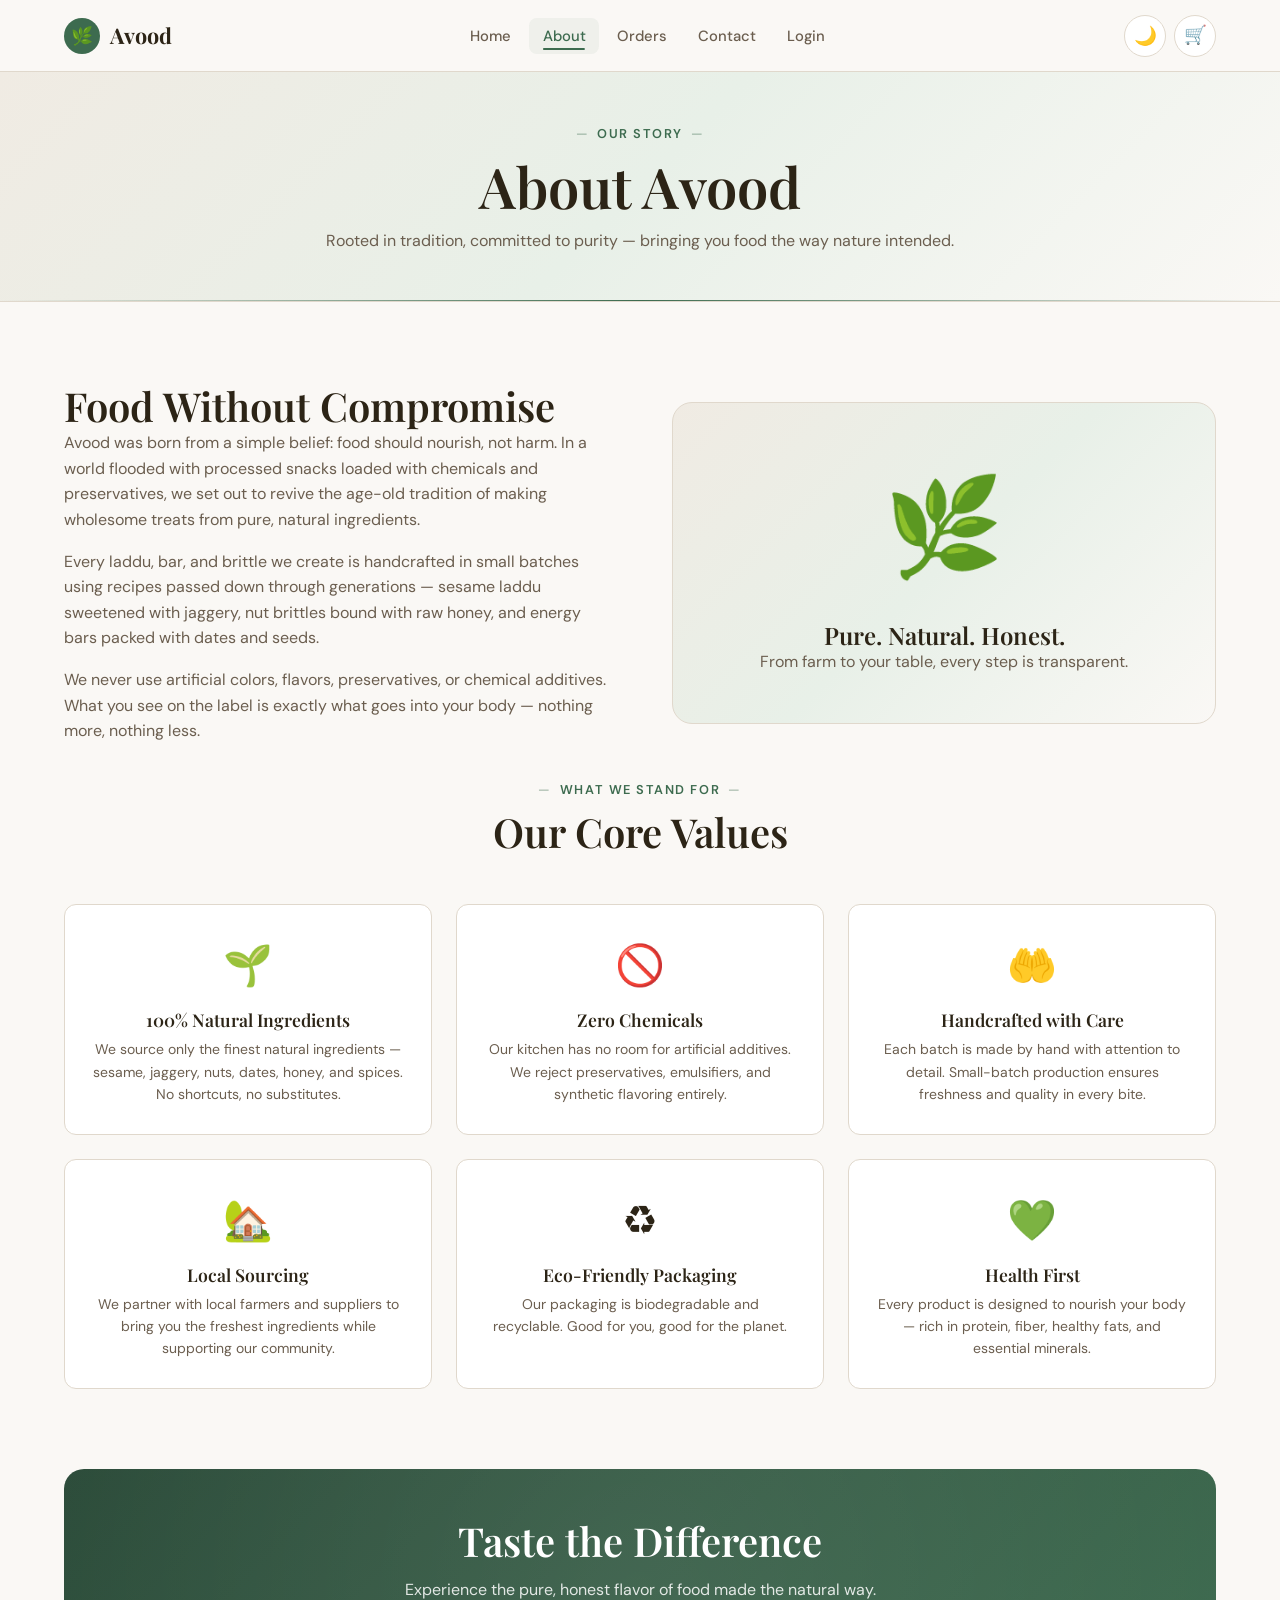
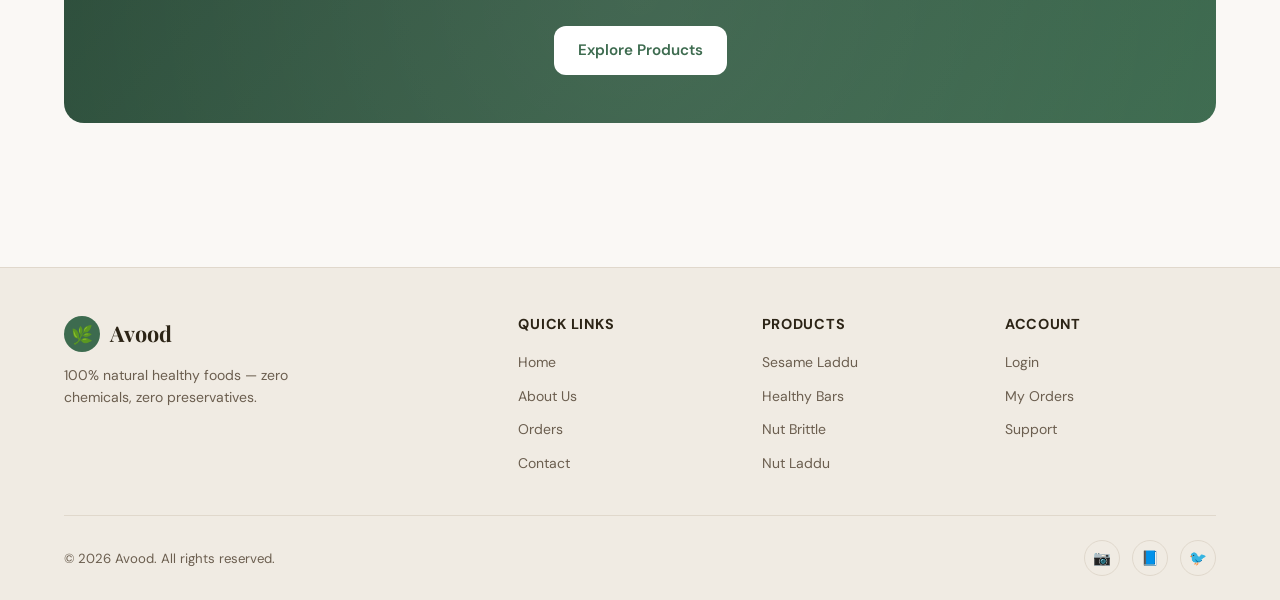
==== about.html @ fbc6ceb8 "Initial commit: Healthy Foods web application" ====
<!DOCTYPE html>
<html lang="en">
<head>
  <meta charset="UTF-8">
  <meta name="viewport" content="width=device-width, initial-scale=1.0">
  <meta name="description" content="Learn about Avood – our mission to deliver 100% natural, chemical-free healthy foods.">
  <title>About Us – Avood</title>
  <link rel="preconnect" href="https://fonts.googleapis.com">
  <link rel="preconnect" href="https://fonts.gstatic.com" crossorigin>
  <link href="https://fonts.googleapis.com/css2?family=DM+Sans:ital,opsz,wght@0,9..40,400;0,9..40,500;0,9..40,600;0,9..40,700;1,9..40,400&family=Playfair+Display:wght@600;700&display=swap" rel="stylesheet">
  <link rel="stylesheet" href="css/style.css">
  <link rel="stylesheet" href="css/effects.css">
  <script src="js/theme.js"></script>
</head>
<body>

  <nav class="navbar" role="navigation" aria-label="Main navigation">
    <div class="navbar-inner">
      <a href="index.html" class="navbar-brand">
        <span class="brand-icon">🌿</span>
        Avood
      </a>
      <ul class="navbar-nav">
        <li><a href="index.html" class="nav-link">Home</a></li>
        <li><a href="about.html" class="nav-link">About</a></li>
        <li><a href="orders.html" class="nav-link">Orders</a></li>
        <li><a href="contact.html" class="nav-link">Contact</a></li>
        <li><a href="login.html" class="nav-link">Login</a></li>
      </ul>
      <div class="navbar-actions">
        <button class="theme-toggle" aria-label="Toggle theme">🌙</button>
        <a href="cart.html" class="cart-btn" id="cart-nav-btn" aria-label="View cart">
          🛒
          <span class="cart-badge" id="cart-badge">0</span>
        </a>
        <button class="mobile-menu-btn" aria-label="Open menu" aria-expanded="false">☰</button>
      </div>
    </div>
  </nav>

  <div class="page-header">
    <div class="container">
      <span class="section-label">Our Story</span>
      <h1>About Avood</h1>
      <p>Rooted in tradition, committed to purity — bringing you food the way nature intended.</p>
    </div>
  </div>

  <section class="section">
    <div class="container about-grid">
      <div>
        <h2>Food Without Compromise</h2>
        <p style="margin-bottom: 1rem;">Avood was born from a simple belief: food should nourish, not harm. In a world flooded with processed snacks loaded with chemicals and preservatives, we set out to revive the age-old tradition of making wholesome treats from pure, natural ingredients.</p>
        <p style="margin-bottom: 1rem;">Every laddu, bar, and brittle we create is handcrafted in small batches using recipes passed down through generations — sesame laddu sweetened with jaggery, nut brittles bound with raw honey, and energy bars packed with dates and seeds.</p>
        <p>We never use artificial colors, flavors, preservatives, or chemical additives. What you see on the label is exactly what goes into your body — nothing more, nothing less.</p>
      </div>
      <div class="about-image-block">
        <div class="about-big-icon">🌿</div>
        <h3>Pure. Natural. Honest.</h3>
        <p>From farm to your table, every step is transparent.</p>
      </div>
    </div>

    <div class="container">
      <div class="section-header" style="margin-top: 2rem;">
        <span class="section-label">What We Stand For</span>
        <h2>Our Core Values</h2>
      </div>
      <div class="values-grid">
        <div class="value-card">
          <div class="value-icon">🌱</div>
          <h3>100% Natural Ingredients</h3>
          <p>We source only the finest natural ingredients — sesame, jaggery, nuts, dates, honey, and spices. No shortcuts, no substitutes.</p>
        </div>
        <div class="value-card">
          <div class="value-icon">🚫</div>
          <h3>Zero Chemicals</h3>
          <p>Our kitchen has no room for artificial additives. We reject preservatives, emulsifiers, and synthetic flavoring entirely.</p>
        </div>
        <div class="value-card">
          <div class="value-icon">🤲</div>
          <h3>Handcrafted with Care</h3>
          <p>Each batch is made by hand with attention to detail. Small-batch production ensures freshness and quality in every bite.</p>
        </div>
        <div class="value-card">
          <div class="value-icon">🏡</div>
          <h3>Local Sourcing</h3>
          <p>We partner with local farmers and suppliers to bring you the freshest ingredients while supporting our community.</p>
        </div>
        <div class="value-card">
          <div class="value-icon">♻️</div>
          <h3>Eco-Friendly Packaging</h3>
          <p>Our packaging is biodegradable and recyclable. Good for you, good for the planet.</p>
        </div>
        <div class="value-card">
          <div class="value-icon">💚</div>
          <h3>Health First</h3>
          <p>Every product is designed to nourish your body — rich in protein, fiber, healthy fats, and essential minerals.</p>
        </div>
      </div>
    </div>
  </section>

  <section class="section" style="padding-top: 0;">
    <div class="cta-banner">
      <h2>Taste the Difference</h2>
      <p>Experience the pure, honest flavor of food made the natural way.</p>
      <a href="index.html#products" class="btn">Explore Products</a>
    </div>
  </section>

  <footer class="footer">
    <div class="container">
      <div class="footer-grid">
        <div class="footer-brand">
          <a href="index.html" class="navbar-brand">
            <span class="brand-icon">🌿</span>
            Avood
          </a>
          <p>100% natural healthy foods — zero chemicals, zero preservatives.</p>
        </div>
        <div class="footer-col">
          <h4>Quick Links</h4>
          <ul>
            <li><a href="index.html">Home</a></li>
            <li><a href="about.html">About Us</a></li>
            <li><a href="orders.html">Orders</a></li>
            <li><a href="contact.html">Contact</a></li>
          </ul>
        </div>
        <div class="footer-col">
          <h4>Products</h4>
          <ul>
            <li><a href="index.html#products">Sesame Laddu</a></li>
            <li><a href="index.html#products">Healthy Bars</a></li>
            <li><a href="index.html#products">Nut Brittle</a></li>
            <li><a href="index.html#products">Nut Laddu</a></li>
          </ul>
        </div>
        <div class="footer-col">
          <h4>Account</h4>
          <ul>
            <li><a href="login.html">Login</a></li>
            <li><a href="orders.html">My Orders</a></li>
            <li><a href="contact.html">Support</a></li>
          </ul>
        </div>
      </div>
      <div class="footer-bottom">
        <p>&copy; 2026 Avood. All rights reserved.</p>
        <div class="footer-social">
          <a href="#" aria-label="Instagram">📷</a>
          <a href="#" aria-label="Facebook">📘</a>
          <a href="#" aria-label="Twitter">🐦</a>
        </div>
      </div>
    </div>
  </footer>

  <script src="js/main.js"></script>
  <script src="js/effects.js"></script>
</body>
</html>
---- css/style.css ----
/* ===== CSS Variables – Light & Dark Themes ===== */
:root {
  --color-bg: #faf8f5;
  --color-bg-alt: #f0ebe3;
  --color-surface: #ffffff;
  --color-text: #2c2416;
  --color-text-muted: #6b5e4f;
  --color-primary: #3d6b4f;
  --color-primary-light: #5a9a72;
  --color-primary-dark: #2a4a38;
  --color-accent: #c8956c;
  --color-accent-light: #e8b896;
  --color-border: #e0d8cc;
  --color-shadow: rgba(44, 36, 22, 0.08);
  --color-overlay: rgba(44, 36, 22, 0.5);
  --color-success: #4a8c6a;
  --color-error: #c45c4a;
  --navbar-bg: rgba(250, 248, 245, 0.92);
  --hero-gradient: linear-gradient(135deg, #f0ebe3 0%, #e8f0e8 50%, #faf8f5 100%);
  --card-hover: rgba(61, 107, 79, 0.06);
  --input-bg: #ffffff;
  --font-display: 'Playfair Display', Georgia, serif;
  --font-body: 'DM Sans', system-ui, sans-serif;
  --navbar-height: 72px;
  --radius: 12px;
  --radius-lg: 20px;
  --transition: 0.3s cubic-bezier(0.4, 0, 0.2, 1);
}

[data-theme="dark"] {
  --color-bg: #050c1a;
  --color-bg-alt: #0a1628;
  --color-surface: #0d1e35;
  --color-text: #e8ecf4;
  --color-text-muted: #8fa0be;
  --color-primary: #6db88a;
  --color-primary-light: #8fd4a8;
  --color-primary-dark: #4a8c6a;
  --color-accent: #d4a574;
  --color-accent-light: #e8c49a;
  --color-border: #1a2d4a;
  --color-shadow: rgba(0, 0, 20, 0.5);
  --color-overlay: rgba(5, 12, 26, 0.75);
  --color-success: #6db88a;
  --color-error: #e07a6a;
  --navbar-bg: rgba(5, 12, 26, 0.88);
  --hero-gradient: linear-gradient(160deg, #0a1628 0%, #0d1e35 50%, #050c1a 100%);
  --card-hover: rgba(109, 184, 138, 0.08);
  --input-bg: #0a1628;
}

/* ===== Night Sky Canvas ===== */
#night-sky-canvas {
  position: fixed;
  top: 0;
  left: 0;
  width: 100%;
  height: 100%;
  pointer-events: none;
  z-index: 0;
  opacity: 0;
  transition: opacity 1.2s ease;
}

[data-theme="dark"] #night-sky-canvas {
  opacity: 1;
}

/* ===== Reset & Base ===== */
*,
*::before,
*::after {
  box-sizing: border-box;
  margin: 0;
  padding: 0;
}

html {
  scroll-behavior: smooth;
}

body {
  font-family: var(--font-body);
  background-color: var(--color-bg);
  color: var(--color-text);
  line-height: 1.6;
  transition: background-color var(--transition), color var(--transition);
  min-height: 100vh;
  padding-top: var(--navbar-height);
}

img {
  max-width: 100%;
  display: block;
}

a {
  color: var(--color-primary);
  text-decoration: none;
  transition: color var(--transition);
}

a:hover {
  color: var(--color-primary-light);
}

ul {
  list-style: none;
}

/* ===== Typography ===== */
h1, h2, h3, h4 {
  font-family: var(--font-display);
  line-height: 1.2;
  font-weight: 600;
}

h1 { font-size: clamp(2.2rem, 5vw, 3.5rem); }
h2 { font-size: clamp(1.8rem, 3.5vw, 2.5rem); }
h3 { font-size: clamp(1.2rem, 2vw, 1.5rem); }

p {
  color: var(--color-text-muted);
}

/* ===== Fixed Navbar ===== */
.navbar {
  position: fixed;
  top: 0;
  left: 0;
  right: 0;
  height: var(--navbar-height);
  background: var(--navbar-bg);
  backdrop-filter: blur(12px);
  -webkit-backdrop-filter: blur(12px);
  border-bottom: 1px solid var(--color-border);
  z-index: 1000;
  transition: background var(--transition), border-color var(--transition);
}

.navbar-inner {
  max-width: 1200px;
  margin: 0 auto;
  padding: 0 1.5rem;
  height: 100%;
  display: flex;
  align-items: center;
  justify-content: space-between;
  gap: 1rem;
}

.navbar-brand {
  display: flex;
  align-items: center;
  gap: 0.6rem;
  font-family: var(--font-display);
  font-size: 1.35rem;
  font-weight: 700;
  color: var(--color-text);
  white-space: nowrap;
}

.navbar-brand:hover {
  color: var(--color-primary);
}

.brand-icon {
  width: 36px;
  height: 36px;
  background: var(--color-primary);
  border-radius: 50%;
  display: flex;
  align-items: center;
  justify-content: center;
  font-size: 1.1rem;
  flex-shrink: 0;
  transition: transform 0.4s cubic-bezier(0.4, 0, 0.2, 1);
}

.navbar-brand:hover .brand-icon {
  transform: rotate(-12deg) scale(1.1);
}

.navbar-nav {
  display: flex;
  align-items: center;
  gap: 0.25rem;
}

.nav-link {
  padding: 0.5rem 0.85rem;
  border-radius: 8px;
  color: var(--color-text-muted);
  font-size: 0.925rem;
  font-weight: 500;
  transition: all var(--transition);
}

.nav-link:hover,
.nav-link.active {
  color: var(--color-primary);
  background: var(--card-hover);
}

.navbar-actions {
  display: flex;
  align-items: center;
  gap: 0.5rem;
}

.theme-toggle {
  width: 42px;
  height: 42px;
  border: 1px solid var(--color-border);
  border-radius: 50%;
  background: var(--color-surface);
  cursor: pointer;
  display: flex;
  align-items: center;
  justify-content: center;
  font-size: 1.15rem;
  transition: all var(--transition);
  color: var(--color-text);
}

.theme-toggle:hover {
  border-color: var(--color-primary);
  background: var(--card-hover);
}

/* ===== Cart Button ===== */
.cart-btn {
  position: relative;
  width: 42px;
  height: 42px;
  border: 1px solid var(--color-border);
  border-radius: 50%;
  background: var(--color-surface);
  cursor: pointer;
  display: flex;
  align-items: center;
  justify-content: center;
  font-size: 1.15rem;
  transition: all var(--transition);
  color: var(--color-text);
  text-decoration: none;
  flex-shrink: 0;
}

.cart-btn:hover {
  border-color: var(--color-primary);
  background: var(--card-hover);
  color: var(--color-primary);
  transform: scale(1.05);
}

.cart-badge {
  position: absolute;
  top: -4px;
  right: -4px;
  min-width: 18px;
  height: 18px;
  background: var(--color-accent);
  color: #fff;
  font-size: 0.65rem;
  font-weight: 700;
  border-radius: 50px;
  display: flex;
  align-items: center;
  justify-content: center;
  padding: 0 4px;
  line-height: 1;
  border: 2px solid var(--color-bg);
  transition: all var(--transition);
  transform: scale(0);
}

.cart-badge.has-items {
  transform: scale(1);
}

.mobile-menu-btn {
  display: none;
  width: 42px;
  height: 42px;
  border: 1px solid var(--color-border);
  border-radius: 8px;
  background: var(--color-surface);
  cursor: pointer;
  font-size: 1.25rem;
  color: var(--color-text);
  align-items: center;
  justify-content: center;
}

/* ===== Buttons ===== */
.btn {
  display: inline-flex;
  align-items: center;
  justify-content: center;
  gap: 0.5rem;
  padding: 0.75rem 1.5rem;
  border-radius: var(--radius);
  font-family: var(--font-body);
  font-size: 0.95rem;
  font-weight: 600;
  cursor: pointer;
  border: none;
  transition: all var(--transition);
  text-decoration: none;
}

.btn-primary {
  background: var(--color-primary);
  color: #fff;
}

.btn-primary:hover {
  background: var(--color-primary-dark);
  color: #fff;
  transform: translateY(-1px);
  box-shadow: 0 4px 16px var(--color-shadow);
}

.btn-outline {
  background: transparent;
  color: var(--color-primary);
  border: 2px solid var(--color-primary);
}

.btn-outline:hover {
  background: var(--color-primary);
  color: #fff;
}

.btn-accent {
  background: var(--color-accent);
  color: #fff;
}

.btn-accent:hover {
  background: var(--color-accent-light);
  color: var(--color-text);
}

.btn-sm {
  padding: 0.5rem 1rem;
  font-size: 0.875rem;
}

.btn-block {
  width: 100%;
}

/* ===== Layout ===== */
.container {
  max-width: 1200px;
  margin: 0 auto;
  padding: 0 1.5rem;
}

.section {
  padding: 5rem 0;
}

.section-header {
  text-align: center;
  max-width: 640px;
  margin: 0 auto 3rem;
}

.section-header p {
  margin-top: 0.75rem;
  font-size: 1.05rem;
}

.section-label {
  display: inline-block;
  font-size: 0.8rem;
  font-weight: 600;
  text-transform: uppercase;
  letter-spacing: 0.12em;
  color: var(--color-primary);
  margin-bottom: 0.5rem;
}

/* ===== Hero ===== */
.hero {
  background: var(--hero-gradient);
  padding: 5rem 0 6rem;
  position: relative;
  overflow: hidden;
}

.hero::before {
  content: '';
  position: absolute;
  top: -50%;
  right: -20%;
  width: 600px;
  height: 600px;
  background: radial-gradient(circle, var(--color-primary) 0%, transparent 70%);
  opacity: 0.06;
  border-radius: 50%;
}

.hero-grid {
  display: grid;
  grid-template-columns: 1fr 1fr;
  gap: 3rem;
  align-items: center;
}

.hero-content h1 {
  margin-bottom: 1.25rem;
}

.hero-content h1 span {
  color: var(--color-primary);
}

.hero-content p {
  font-size: 1.125rem;
  margin-bottom: 2rem;
  max-width: 480px;
}

.hero-badges {
  display: flex;
  flex-wrap: wrap;
  gap: 0.75rem;
  margin-bottom: 2rem;
}

.badge {
  display: inline-flex;
  align-items: center;
  gap: 0.4rem;
  padding: 0.4rem 0.85rem;
  background: var(--color-surface);
  border: 1px solid var(--color-border);
  border-radius: 50px;
  font-size: 0.8rem;
  font-weight: 600;
  color: var(--color-text);
}

.badge-icon {
  color: var(--color-primary);
}

.hero-actions {
  display: flex;
  gap: 1rem;
  flex-wrap: wrap;
}

.hero-visual {
  display: flex;
  justify-content: center;
  align-items: center;
}

.hero-card-stack {
  position: relative;
  width: 320px;
  height: 380px;
}

.hero-product-card {
  position: absolute;
  width: 260px;
  background: var(--color-surface);
  border-radius: var(--radius-lg);
  padding: 1.5rem;
  box-shadow: 0 8px 32px var(--color-shadow);
  border: 1px solid var(--color-border);
  transition: transform var(--transition);
}

.hero-product-card:nth-child(1) {
  top: 0;
  left: 0;
  transform: rotate(-6deg);
  z-index: 1;
}

.hero-product-card:nth-child(2) {
  top: 60px;
  left: 40px;
  transform: rotate(3deg);
  z-index: 2;
}

.hero-product-card:nth-child(3) {
  top: 120px;
  left: 80px;
  transform: rotate(-2deg);
  z-index: 3;
}

.product-emoji {
  font-size: 3rem;
  margin-bottom: 0.75rem;
}

.hero-product-card h3 {
  font-size: 1.1rem;
  margin-bottom: 0.25rem;
}

.hero-product-card p {
  font-size: 0.85rem;
}

/* ===== Features Strip ===== */
.features-strip {
  background: var(--color-surface);
  border-top: 1px solid var(--color-border);
  border-bottom: 1px solid var(--color-border);
  padding: 2rem 0;
}

.features-grid {
  display: grid;
  grid-template-columns: repeat(4, 1fr);
  gap: 2rem;
}

.feature-item {
  text-align: center;
}

.feature-icon {
  font-size: 2rem;
  margin-bottom: 0.5rem;
}

.feature-item h4 {
  font-family: var(--font-body);
  font-size: 0.95rem;
  font-weight: 600;
  margin-bottom: 0.25rem;
}

.feature-item p {
  font-size: 0.825rem;
}

/* ===== Products Grid ===== */
.products-grid {
  display: grid;
  grid-template-columns: repeat(auto-fill, minmax(280px, 1fr));
  gap: 1.75rem;
}

.product-card {
  background: var(--color-surface);
  border: 1px solid var(--color-border);
  border-radius: var(--radius-lg);
  overflow: hidden;
  transition: all var(--transition);
}

.product-card:hover {
  transform: translateY(-4px);
  box-shadow: 0 12px 40px var(--color-shadow);
  border-color: var(--color-primary);
}

.product-image {
  height: 180px;
  background: var(--color-bg-alt);
  display: flex;
  align-items: center;
  justify-content: center;
  font-size: 4rem;
  position: relative;
}

.product-tag {
  position: absolute;
  top: 0.75rem;
  left: 0.75rem;
  background: var(--color-primary);
  color: #fff;
  font-size: 0.7rem;
  font-weight: 700;
  text-transform: uppercase;
  letter-spacing: 0.05em;
  padding: 0.25rem 0.6rem;
  border-radius: 50px;
}

.product-body {
  padding: 1.25rem;
}

.product-body h3 {
  margin-bottom: 0.4rem;
}

.product-body p {
  font-size: 0.875rem;
  margin-bottom: 1rem;
}

.product-ingredients {
  display: flex;
  flex-wrap: wrap;
  gap: 0.4rem;
  margin-bottom: 1.25rem;
}

.ingredient-tag {
  font-size: 0.72rem;
  padding: 0.2rem 0.55rem;
  background: var(--color-bg-alt);
  border-radius: 50px;
  color: var(--color-text-muted);
}

.product-footer {
  display: flex;
  align-items: center;
  justify-content: space-between;
}

.product-price {
  font-family: var(--font-display);
  font-size: 1.35rem;
  font-weight: 700;
  color: var(--color-primary);
}

/* ===== About Page ===== */
.about-grid {
  display: grid;
  grid-template-columns: 1fr 1fr;
  gap: 4rem;
  align-items: center;
}

.about-image-block {
  background: var(--hero-gradient);
  border-radius: var(--radius-lg);
  padding: 3rem;
  text-align: center;
  border: 1px solid var(--color-border);
}

.about-big-icon {
  font-size: 6rem;
  margin-bottom: 1rem;
}

.values-grid {
  display: grid;
  grid-template-columns: repeat(3, 1fr);
  gap: 1.5rem;
  margin-top: 3rem;
}

.value-card {
  background: var(--color-surface);
  border: 1px solid var(--color-border);
  border-radius: var(--radius);
  padding: 1.75rem;
  text-align: center;
  transition: all var(--transition);
}

.value-card:hover {
  border-color: var(--color-primary);
  transform: translateY(-2px);
}

.value-icon {
  font-size: 2.5rem;
  margin-bottom: 0.75rem;
}

.value-card h3 {
  margin-bottom: 0.5rem;
  font-size: 1.1rem;
}

.value-card p {
  font-size: 0.875rem;
}

/* ===== Contact Page ===== */
.contact-grid {
  display: grid;
  grid-template-columns: 1fr 1.2fr;
  gap: 3rem;
}

.contact-info-card {
  background: var(--color-surface);
  border: 1px solid var(--color-border);
  border-radius: var(--radius-lg);
  padding: 2rem;
}

.contact-item {
  display: flex;
  gap: 1rem;
  margin-bottom: 1.5rem;
}

.contact-item-icon {
  width: 44px;
  height: 44px;
  background: var(--color-bg-alt);
  border-radius: 50%;
  display: flex;
  align-items: center;
  justify-content: center;
  font-size: 1.1rem;
  flex-shrink: 0;
}

.contact-item h4 {
  font-family: var(--font-body);
  font-size: 0.9rem;
  font-weight: 600;
  margin-bottom: 0.15rem;
}

.contact-item p {
  font-size: 0.875rem;
}

/* ===== Forms ===== */
.form-card {
  background: var(--color-surface);
  border: 1px solid var(--color-border);
  border-radius: var(--radius-lg);
  padding: 2rem;
}

.form-group {
  margin-bottom: 1.25rem;
}

.form-group label {
  display: block;
  font-size: 0.875rem;
  font-weight: 600;
  margin-bottom: 0.4rem;
  color: var(--color-text);
}

.form-group input,
.form-group textarea,
.form-group select {
  width: 100%;
  padding: 0.75rem 1rem;
  border: 1px solid var(--color-border);
  border-radius: 8px;
  background: var(--input-bg);
  color: var(--color-text);
  font-family: var(--font-body);
  font-size: 0.95rem;
  transition: border-color var(--transition);
}

.form-group input:focus,
.form-group textarea:focus,
.form-group select:focus {
  outline: none;
  border-color: var(--color-primary);
  box-shadow: 0 0 0 3px rgba(61, 107, 79, 0.15);
}

.form-group textarea {
  resize: vertical;
  min-height: 120px;
}

.form-row {
  display: grid;
  grid-template-columns: 1fr 1fr;
  gap: 1rem;
}

.form-divider {
  display: flex;
  align-items: center;
  gap: 1rem;
  margin: 1.5rem 0;
  color: var(--color-text-muted);
  font-size: 0.85rem;
}

.form-divider::before,
.form-divider::after {
  content: '';
  flex: 1;
  height: 1px;
  background: var(--color-border);
}

/* ===== Login Page ===== */
.auth-wrapper {
  min-height: calc(100vh - var(--navbar-height) - 4rem);
  display: flex;
  align-items: center;
  justify-content: center;
  padding: 2rem 1.5rem;
}

.auth-card {
  width: 100%;
  max-width: 440px;
  background: var(--color-surface);
  border: 1px solid var(--color-border);
  border-radius: var(--radius-lg);
  padding: 2.5rem;
  box-shadow: 0 8px 32px var(--color-shadow);
}

.auth-header {
  text-align: center;
  margin-bottom: 2rem;
}

.auth-header h1 {
  font-size: 1.75rem;
  margin-bottom: 0.5rem;
}

.auth-header p {
  font-size: 0.925rem;
}

.auth-footer {
  text-align: center;
  margin-top: 1.5rem;
  font-size: 0.875rem;
  color: var(--color-text-muted);
}

.social-login {
  display: grid;
  grid-template-columns: 1fr 1fr;
  gap: 0.75rem;
}

.social-btn {
  display: flex;
  align-items: center;
  justify-content: center;
  gap: 0.5rem;
  padding: 0.65rem;
  border: 1px solid var(--color-border);
  border-radius: 8px;
  background: var(--color-bg);
  cursor: pointer;
  font-size: 0.875rem;
  font-weight: 500;
  color: var(--color-text);
  transition: all var(--transition);
}

.social-btn:hover {
  border-color: var(--color-primary);
  background: var(--card-hover);
}

/* ===== Orders Page ===== */
.page-header {
  background: var(--hero-gradient);
  padding: 3rem 0;
  border-bottom: 1px solid var(--color-border);
  text-align: center;
}

.page-header h1 {
  margin-bottom: 0.5rem;
}

.orders-empty {
  text-align: center;
  padding: 4rem 2rem;
}

.orders-empty-icon {
  font-size: 4rem;
  margin-bottom: 1rem;
}

.orders-empty h2 {
  margin-bottom: 0.5rem;
}

.orders-empty p {
  margin-bottom: 1.5rem;
}

.order-card {
  background: var(--color-surface);
  border: 1px solid var(--color-border);
  border-radius: var(--radius);
  padding: 1.5rem;
  margin-bottom: 1rem;
  transition: all var(--transition);
}

.order-card:hover {
  border-color: var(--color-primary);
}

.order-header {
  display: flex;
  justify-content: space-between;
  align-items: flex-start;
  margin-bottom: 1rem;
  flex-wrap: wrap;
  gap: 0.5rem;
}

.order-id {
  font-weight: 700;
  font-size: 0.95rem;
}

.order-status {
  display: inline-block;
  padding: 0.25rem 0.75rem;
  border-radius: 50px;
  font-size: 0.75rem;
  font-weight: 700;
  text-transform: uppercase;
  letter-spacing: 0.05em;
}

.status-delivered {
  background: rgba(74, 140, 106, 0.15);
  color: var(--color-success);
}

.status-processing {
  background: rgba(200, 149, 108, 0.15);
  color: var(--color-accent);
}

.status-shipped {
  background: rgba(61, 107, 79, 0.15);
  color: var(--color-primary);
}

.order-items {
  border-top: 1px solid var(--color-border);
  padding-top: 1rem;
}

.order-item {
  display: flex;
  justify-content: space-between;
  align-items: center;
  padding: 0.4rem 0;
  font-size: 0.9rem;
}

.order-item-name {
  color: var(--color-text);
}

.order-item-qty {
  color: var(--color-text-muted);
  font-size: 0.825rem;
}

.order-total {
  display: flex;
  justify-content: space-between;
  border-top: 1px solid var(--color-border);
  padding-top: 0.75rem;
  margin-top: 0.5rem;
  font-weight: 700;
}

/* ===== CTA Banner ===== */
.cta-banner {
  background: var(--color-primary);
  color: #fff;
  border-radius: var(--radius-lg);
  padding: 3rem;
  text-align: center;
  margin: 0 1.5rem;
  max-width: calc(1200px - 3rem);
  margin-left: auto;
  margin-right: auto;
}

.cta-banner h2 {
  color: #fff;
  margin-bottom: 0.75rem;
}

.cta-banner p {
  color: rgba(255, 255, 255, 0.85);
  margin-bottom: 1.5rem;
  max-width: 500px;
  margin-left: auto;
  margin-right: auto;
}

.cta-banner .btn {
  background: #fff;
  color: var(--color-primary);
}

.cta-banner .btn:hover {
  background: var(--color-bg);
  color: var(--color-primary-dark);
}

/* ===== Footer ===== */
.footer {
  background: var(--color-bg-alt);
  border-top: 1px solid var(--color-border);
  padding: 3rem 0 1.5rem;
  margin-top: 4rem;
}

.footer-grid {
  display: grid;
  grid-template-columns: 2fr 1fr 1fr 1fr;
  gap: 2rem;
  margin-bottom: 2rem;
}

.footer-brand p {
  margin-top: 0.75rem;
  font-size: 0.875rem;
  max-width: 280px;
}

.footer-col h4 {
  font-family: var(--font-body);
  font-size: 0.9rem;
  font-weight: 700;
  margin-bottom: 1rem;
  text-transform: uppercase;
  letter-spacing: 0.05em;
}

.footer-col ul li {
  margin-bottom: 0.5rem;
}

.footer-col ul li a {
  color: var(--color-text-muted);
  font-size: 0.875rem;
}

.footer-col ul li a:hover {
  color: var(--color-primary);
}

.footer-bottom {
  border-top: 1px solid var(--color-border);
  padding-top: 1.5rem;
  display: flex;
  justify-content: space-between;
  align-items: center;
  flex-wrap: wrap;
  gap: 1rem;
}

.footer-bottom p {
  font-size: 0.825rem;
}

.footer-social {
  display: flex;
  gap: 0.75rem;
}

.footer-social a {
  width: 36px;
  height: 36px;
  border: 1px solid var(--color-border);
  border-radius: 50%;
  display: flex;
  align-items: center;
  justify-content: center;
  font-size: 0.9rem;
  color: var(--color-text-muted);
  transition: all var(--transition);
}

.footer-social a:hover {
  border-color: var(--color-primary);
  color: var(--color-primary);
  background: var(--card-hover);
}

/* ===== Toast ===== */
.toast {
  position: fixed;
  bottom: 2rem;
  right: 2rem;
  background: var(--color-surface);
  border: 1px solid var(--color-border);
  border-left: 4px solid var(--color-success);
  border-radius: var(--radius);
  padding: 1rem 1.5rem;
  box-shadow: 0 8px 32px var(--color-shadow);
  z-index: 2000;
  transform: translateY(120%);
  opacity: 0;
  transition: all var(--transition);
  max-width: 360px;
}

.toast.show {
  transform: translateY(0);
  opacity: 1;
}

.toast-title {
  font-weight: 700;
  font-size: 0.925rem;
  margin-bottom: 0.15rem;
}

.toast-message {
  font-size: 0.825rem;
  color: var(--color-text-muted);
}

/* ===== Responsive ===== */
@media (max-width: 992px) {
  .hero-grid,
  .about-grid,
  .contact-grid {
    grid-template-columns: 1fr;
    gap: 2rem;
  }

  .hero-visual {
    order: -1;
  }

  .hero-card-stack {
    width: 280px;
    height: 340px;
    margin: 0 auto;
  }

  .features-grid {
    grid-template-columns: repeat(2, 1fr);
  }

  .values-grid {
    grid-template-columns: 1fr;
  }

  .footer-grid {
    grid-template-columns: 1fr 1fr;
  }
}

@media (max-width: 768px) {
  .mobile-menu-btn {
    display: flex;
  }

  .navbar-nav {
    position: fixed;
    top: var(--navbar-height);
    left: 0;
    right: 0;
    background: var(--navbar-bg);
    backdrop-filter: blur(12px);
    border-bottom: 1px solid var(--color-border);
    flex-direction: column;
    padding: 1rem;
    gap: 0.25rem;
    transform: translateY(-110%);
    opacity: 0;
    transition: all var(--transition);
    pointer-events: none;
  }

  .navbar-nav.open {
    transform: translateY(0);
    opacity: 1;
    pointer-events: all;
  }

  .nav-link {
    width: 100%;
    padding: 0.75rem 1rem;
  }

  .features-grid {
    grid-template-columns: 1fr 1fr;
    gap: 1.25rem;
  }

  .form-row {
    grid-template-columns: 1fr;
  }

  .footer-grid {
    grid-template-columns: 1fr;
  }

  .cta-banner {
    padding: 2rem 1.5rem;
  }
}

@media (max-width: 480px) {
  .hero-actions {
    flex-direction: column;
  }

  .hero-actions .btn {
    width: 100%;
  }

  .features-grid {
    grid-template-columns: 1fr;
  }

  .social-login {
    grid-template-columns: 1fr;
  }
}
---- css/effects.css ----
/* ===== Night Sky Star Twinkle Animations ===== */
@keyframes twinkle {
  0%, 100% { opacity: 0.15; transform: scale(0.8); }
  50%       { opacity: 1;    transform: scale(1.2); }
}

@keyframes twinkleSlow {
  0%, 100% { opacity: 0.2; transform: scale(0.9); }
  50%       { opacity: 0.9; transform: scale(1.15); }
}

@keyframes twinkleFast {
  0%, 100% { opacity: 0.1; transform: scale(0.75); }
  30%       { opacity: 0.8; transform: scale(1.1); }
  70%       { opacity: 0.4; transform: scale(0.95); }
}

@keyframes shootingStar {
  0%   { transform: translateX(0) translateY(0) scaleX(1); opacity: 1; }
  80%  { opacity: 1; }
  100% { transform: translateX(400px) translateY(200px) scaleX(3); opacity: 0; }
}

@keyframes nebulaGlow {
  0%, 100% { opacity: 0.04; }
  50%       { opacity: 0.09; }
}

/* ===== Keyframe Animations ===== */
@keyframes fadeInUp {
  from { opacity: 0; transform: translateY(40px); }
  to   { opacity: 1; transform: translateY(0); }
}

@keyframes fadeInDown {
  from { opacity: 0; transform: translateY(-30px); }
  to   { opacity: 1; transform: translateY(0); }
}

@keyframes fadeIn {
  from { opacity: 0; }
  to   { opacity: 1; }
}

@keyframes float {
  0%, 100% { transform: translateY(0); }
  50%      { transform: translateY(-14px); }
}

@keyframes floatRotate1 {
  0%, 100% { transform: rotate(-6deg) translateY(0); }
  50%      { transform: rotate(-4deg) translateY(-12px); }
}

@keyframes floatRotate2 {
  0%, 100% { transform: rotate(3deg) translateY(0); }
  50%      { transform: rotate(5deg) translateY(-16px); }
}

@keyframes floatRotate3 {
  0%, 100% { transform: rotate(-2deg) translateY(0); }
  50%      { transform: rotate(-4deg) translateY(-10px); }
}

@keyframes orbDrift1 {
  0%, 100% { transform: translate(0, 0) scale(1); }
  33%      { transform: translate(30px, -40px) scale(1.08); }
  66%      { transform: translate(-20px, 20px) scale(0.95); }
}

@keyframes orbDrift2 {
  0%, 100% { transform: translate(0, 0) scale(1); }
  50%      { transform: translate(-35px, 30px) scale(1.1); }
}

@keyframes orbDrift3 {
  0%, 100% { transform: translate(0, 0); }
  50%      { transform: translate(25px, 35px); }
}

@keyframes gradientShift {
  0%   { background-position: 0% 50%; }
  50%  { background-position: 100% 50%; }
  100% { background-position: 0% 50%; }
}

@keyframes shimmer {
  0%   { background-position: -200% center; }
  100% { background-position: 200% center; }
}

@keyframes pulseRing {
  0%   { box-shadow: 0 0 0 0 rgba(61, 107, 79, 0.45); }
  70%  { box-shadow: 0 0 0 12px rgba(61, 107, 79, 0); }
  100% { box-shadow: 0 0 0 0 rgba(61, 107, 79, 0); }
}

@keyframes pulseRingDark {
  0%   { box-shadow: 0 0 0 0 rgba(109, 184, 138, 0.45); }
  70%  { box-shadow: 0 0 0 12px rgba(109, 184, 138, 0); }
  100% { box-shadow: 0 0 0 0 rgba(109, 184, 138, 0); }
}

@keyframes iconBounce {
  0%, 100% { transform: translateY(0) scale(1); }
  40%      { transform: translateY(-8px) scale(1.15); }
  60%      { transform: translateY(-4px) scale(1.08); }
}

@keyframes toastBounceIn {
  0%   { transform: translateY(120%) scale(0.8); opacity: 0; }
  60%  { transform: translateY(-8px) scale(1.02); opacity: 1; }
  100% { transform: translateY(0) scale(1); opacity: 1; }
}

@keyframes spinSlow {
  from { transform: rotate(0deg); }
  to   { transform: rotate(360deg); }
}

@keyframes scaleIn {
  from { opacity: 0; transform: scale(0.85); }
  to   { opacity: 1; transform: scale(1); }
}

@keyframes underlineGrow {
  from { transform: scaleX(0); }
  to   { transform: scaleX(1); }
}

@keyframes badgePop {
  0%   { transform: scale(1); }
  50%  { transform: scale(1.08); }
  100% { transform: scale(1); }
}

@keyframes shineSweep {
  0%   { left: -100%; }
  100% { left: 200%; }
}

@keyframes pageLoadFade {
  from { opacity: 1; }
  to   { opacity: 0; visibility: hidden; }
}

@keyframes ctaGlow {
  0%, 100% { box-shadow: 0 0 30px rgba(61, 107, 79, 0.3); }
  50%      { box-shadow: 0 0 60px rgba(61, 107, 79, 0.55); }
}

@keyframes emojiWiggle {
  0%, 100% { transform: rotate(0deg); }
  25%      { transform: rotate(-8deg); }
  75%      { transform: rotate(8deg); }
}

/* ===== Page Load Overlay ===== */
.page-loader {
  position: fixed;
  inset: 0;
  background: var(--color-bg);
  z-index: 9999;
  display: flex;
  align-items: center;
  justify-content: center;
  flex-direction: column;
  gap: 1rem;
  transition: opacity 0.5s ease;
}

.page-loader.done {
  animation: pageLoadFade 0.6s ease forwards;
  pointer-events: none;
}

.loader-logo {
  font-family: var(--font-display);
  font-size: 2rem;
  font-weight: 700;
  color: var(--color-primary);
  animation: scaleIn 0.6s ease;
}

.loader-spinner {
  width: 40px;
  height: 40px;
  border: 3px solid var(--color-border);
  border-top-color: var(--color-primary);
  border-radius: 50%;
  animation: spinSlow 0.8s linear infinite;
}

/* ===== Scroll Reveal ===== */
.reveal {
  opacity: 0;
  transform: translateY(36px);
  transition: opacity 0.7s cubic-bezier(0.4, 0, 0.2, 1),
              transform 0.7s cubic-bezier(0.4, 0, 0.2, 1);
}

.reveal.revealed {
  opacity: 1;
  transform: translateY(0);
}

.reveal-left {
  opacity: 0;
  transform: translateX(-40px);
  transition: opacity 0.7s ease, transform 0.7s ease;
}

.reveal-right {
  opacity: 0;
  transform: translateX(40px);
  transition: opacity 0.7s ease, transform 0.7s ease;
}

.reveal-scale {
  opacity: 0;
  transform: scale(0.9);
  transition: opacity 0.6s ease, transform 0.6s ease;
}

.reveal-left.revealed,
.reveal-right.revealed,
.reveal-scale.revealed {
  opacity: 1;
  transform: translate(0) scale(1);
}

.reveal-delay-1 { transition-delay: 0.1s; }
.reveal-delay-2 { transition-delay: 0.2s; }
.reveal-delay-3 { transition-delay: 0.3s; }
.reveal-delay-4 { transition-delay: 0.4s; }
.reveal-delay-5 { transition-delay: 0.5s; }
.reveal-delay-6 { transition-delay: 0.6s; }

/* ===== Navbar Scroll Effect ===== */
.navbar {
  transition: background var(--transition),
              border-color var(--transition),
              box-shadow 0.4s ease,
              height 0.3s ease;
}

.navbar.scrolled {
  box-shadow: 0 4px 24px var(--color-shadow);
  border-bottom-color: transparent;
}

.navbar.scrolled .brand-icon {
  animation: pulseRing 2s infinite;
}

[data-theme="dark"] .navbar.scrolled .brand-icon {
  animation-name: pulseRingDark;
}

.nav-link {
  position: relative;
  overflow: hidden;
}

.nav-link::after {
  content: '';
  position: absolute;
  bottom: 4px;
  left: 50%;
  width: 60%;
  height: 2px;
  background: var(--color-primary);
  transform: translateX(-50%) scaleX(0);
  transition: transform 0.3s ease;
  border-radius: 2px;
}

.nav-link:hover::after,
.nav-link.active::after {
  transform: translateX(-50%) scaleX(1);
}

.theme-toggle:active {
  transform: rotate(180deg) scale(0.9);
}

.theme-toggle {
  transition: all 0.4s cubic-bezier(0.4, 0, 0.2, 1);
}

/* ===== Hero Effects ===== */
.hero {
  background-size: 200% 200%;
  animation: gradientShift 12s ease infinite;
}

.hero-blob {
  position: absolute;
  border-radius: 50%;
  filter: blur(60px);
  pointer-events: none;
  z-index: 0;
}

.hero-blob-1 {
  width: 400px;
  height: 400px;
  background: var(--color-primary);
  opacity: 0.12;
  top: -10%;
  right: 5%;
  animation: orbDrift1 14s ease-in-out infinite;
}

.hero-blob-2 {
  width: 300px;
  height: 300px;
  background: var(--color-accent);
  opacity: 0.1;
  bottom: 10%;
  left: -5%;
  animation: orbDrift2 18s ease-in-out infinite;
}

.hero-blob-3 {
  width: 200px;
  height: 200px;
  background: var(--color-primary-light);
  opacity: 0.08;
  top: 40%;
  left: 40%;
  animation: orbDrift3 10s ease-in-out infinite;
}

.hero-grid {
  position: relative;
  z-index: 1;
}

.hero-content h1 span {
  background: linear-gradient(135deg, var(--color-primary), var(--color-accent), var(--color-primary-light));
  background-size: 200% auto;
  -webkit-background-clip: text;
  -webkit-text-fill-color: transparent;
  background-clip: text;
  animation: gradientShift 4s ease infinite;
}

.hero-content .badge {
  animation: fadeInUp 0.6s ease backwards;
  transition: transform 0.3s ease, box-shadow 0.3s ease, border-color 0.3s ease;
}

.hero-content .badge:nth-child(1) { animation-delay: 0.2s; }
.hero-content .badge:nth-child(2) { animation-delay: 0.35s; }
.hero-content .badge:nth-child(3) { animation-delay: 0.5s; }

.hero-content .badge:hover {
  transform: translateY(-3px) scale(1.05);
  box-shadow: 0 6px 20px var(--color-shadow);
  border-color: var(--color-primary);
  animation: badgePop 0.4s ease;
}

.hero-content h1 {
  animation: fadeInUp 0.7s ease 0.3s backwards;
}

.hero-content > p {
  animation: fadeInUp 0.7s ease 0.45s backwards;
}

.hero-actions {
  animation: fadeInUp 0.7s ease 0.6s backwards;
}

.hero-product-card:nth-child(1) {
  animation: floatRotate1 5s ease-in-out infinite;
}

.hero-product-card:nth-child(2) {
  animation: floatRotate2 6s ease-in-out infinite 0.5s;
}

.hero-product-card:nth-child(3) {
  animation: floatRotate3 5.5s ease-in-out infinite 1s;
}

.hero-product-card {
  transition: transform 0.4s cubic-bezier(0.4, 0, 0.2, 1),
              box-shadow 0.4s ease;
  cursor: default;
}

.hero-product-card:hover {
  box-shadow: 0 20px 50px var(--color-shadow);
  z-index: 10 !important;
}

.hero-product-card .product-emoji {
  transition: transform 0.3s ease;
}

.hero-product-card:hover .product-emoji {
  animation: emojiWiggle 0.5s ease;
}

.hero-visual {
  animation: fadeIn 1s ease 0.4s backwards;
}

/* ===== Buttons ===== */
.btn {
  position: relative;
  overflow: hidden;
  transition: all 0.35s cubic-bezier(0.4, 0, 0.2, 1);
}

.btn-primary {
  background: linear-gradient(135deg, var(--color-primary), var(--color-primary-dark));
  background-size: 200% auto;
}

.btn-primary:hover {
  background-position: right center;
  transform: translateY(-3px);
  box-shadow: 0 8px 25px rgba(61, 107, 79, 0.35);
}

.btn-primary:active {
  transform: translateY(-1px) scale(0.98);
}

.btn-outline:hover {
  transform: translateY(-3px);
  box-shadow: 0 8px 25px rgba(61, 107, 79, 0.2);
}

.btn-shimmer::before {
  content: '';
  position: absolute;
  top: 0;
  left: -100%;
  width: 60%;
  height: 100%;
  background: linear-gradient(90deg, transparent, rgba(255,255,255,0.25), transparent);
  transition: none;
}

.btn-shimmer:hover::before {
  animation: shineSweep 0.7s ease;
}

.ripple {
  position: absolute;
  border-radius: 50%;
  background: rgba(255, 255, 255, 0.4);
  transform: scale(0);
  animation: rippleExpand 0.6s ease-out;
  pointer-events: none;
}

@keyframes rippleExpand {
  to { transform: scale(4); opacity: 0; }
}

/* ===== Product Cards ===== */
.product-card {
  transition: transform 0.4s cubic-bezier(0.4, 0, 0.2, 1),
              box-shadow 0.4s ease,
              border-color 0.3s ease;
  transform-style: preserve-3d;
  will-change: transform;
}

.product-card::before {
  content: '';
  position: absolute;
  inset: 0;
  border-radius: inherit;
  background: linear-gradient(135deg, transparent 40%, rgba(255,255,255,0.08) 50%, transparent 60%);
  opacity: 0;
  transition: opacity 0.3s ease;
  pointer-events: none;
  z-index: 2;
}

.product-card {
  position: relative;
  overflow: hidden;
}

.product-card:hover::before {
  opacity: 1;
  animation: shineSweep 0.8s ease;
}

.product-card:hover {
  transform: translateY(-8px) scale(1.02);
  box-shadow: 0 20px 50px var(--color-shadow);
}

.product-image {
  transition: transform 0.5s ease;
  overflow: hidden;
}

.product-card:hover .product-image {
  transform: scale(1.05);
}

.product-card:hover .product-emoji,
.product-card:hover .product-image {
  animation: emojiWiggle 0.6s ease;
}

.product-tag {
  animation: pulseRing 3s infinite;
}

.ingredient-tag {
  transition: transform 0.2s ease, background 0.2s ease, color 0.2s ease;
}

.product-card:hover .ingredient-tag {
  transform: translateY(-2px);
}

.ingredient-tag:hover {
  background: var(--color-primary);
  color: #fff;
  transform: scale(1.08);
}

/* ===== Feature Items ===== */
.feature-item {
  transition: transform 0.35s ease, background 0.35s ease;
  padding: 1rem;
  border-radius: var(--radius);
}

.feature-item:hover {
  transform: translateY(-6px);
  background: var(--card-hover);
}

.feature-icon {
  transition: transform 0.4s cubic-bezier(0.4, 0, 0.2, 1);
  display: inline-block;
}

.feature-item:hover .feature-icon {
  animation: iconBounce 0.6s ease;
}

/* ===== Value Cards ===== */
.value-card {
  transition: transform 0.4s ease, box-shadow 0.4s ease, border-color 0.3s ease;
}

.value-card:hover {
  transform: translateY(-6px) scale(1.02);
  box-shadow: 0 16px 40px var(--color-shadow);
}

.value-card:hover .value-icon {
  animation: iconBounce 0.6s ease;
}

/* ===== CTA Banner ===== */
.cta-banner {
  position: relative;
  overflow: hidden;
  background: linear-gradient(135deg, var(--color-primary-dark), var(--color-primary), var(--color-primary-light));
  background-size: 200% 200%;
  animation: gradientShift 6s ease infinite, ctaGlow 4s ease-in-out infinite;
}

.cta-banner::before {
  content: '';
  position: absolute;
  top: -50%;
  left: -50%;
  width: 200%;
  height: 200%;
  background: radial-gradient(circle, rgba(255,255,255,0.08) 0%, transparent 60%);
  animation: spinSlow 20s linear infinite;
  pointer-events: none;
}

.cta-banner > * {
  position: relative;
  z-index: 1;
}

.cta-banner .btn:hover {
  transform: translateY(-3px) scale(1.05);
  box-shadow: 0 8px 30px rgba(0,0,0,0.2);
}

/* ===== Page Header ===== */
.page-header {
  position: relative;
  overflow: hidden;
  animation: fadeInDown 0.6s ease;
}

.page-header::after {
  content: '';
  position: absolute;
  bottom: 0;
  left: 0;
  right: 0;
  height: 1px;
  background: linear-gradient(90deg, transparent, var(--color-primary), transparent);
}

/* ===== Order Cards ===== */
.order-card {
  transition: transform 0.35s ease, box-shadow 0.35s ease, border-color 0.3s ease;
}

.order-card:hover {
  transform: translateX(6px);
  box-shadow: -4px 8px 24px var(--color-shadow);
}

.order-status {
  transition: transform 0.3s ease;
}

.order-card:hover .order-status {
  transform: scale(1.08);
}

/* ===== Forms ===== */
.form-group input:focus,
.form-group textarea:focus,
.form-group select:focus {
  transform: translateY(-2px);
  box-shadow: 0 4px 20px var(--color-shadow), 0 0 0 3px rgba(61, 107, 79, 0.15);
  transition: all 0.3s ease;
}

.form-card,
.contact-info-card,
.auth-card {
  transition: transform 0.4s ease, box-shadow 0.4s ease;
}

.form-card:hover,
.contact-info-card:hover,
.auth-card:hover {
  box-shadow: 0 12px 40px var(--color-shadow);
}

.contact-item-icon {
  transition: transform 0.3s ease, background 0.3s ease;
}

.contact-item:hover .contact-item-icon {
  transform: scale(1.15) rotate(5deg);
  background: var(--color-primary);
  color: #fff;
}

.social-btn {
  transition: transform 0.3s ease, border-color 0.3s ease, box-shadow 0.3s ease;
}

.social-btn:hover {
  transform: translateY(-3px);
  box-shadow: 0 6px 20px var(--color-shadow);
}

/* ===== Footer ===== */
.footer-col ul li a {
  display: inline-block;
  transition: transform 0.25s ease, color 0.25s ease;
}

.footer-col ul li a:hover {
  transform: translateX(4px);
}

.footer-social a {
  transition: transform 0.35s cubic-bezier(0.4, 0, 0.2, 1),
              border-color 0.3s ease,
              background 0.3s ease,
              color 0.3s ease;
}

.footer-social a:hover {
  transform: translateY(-4px) rotate(8deg) scale(1.1);
}

/* ===== Toast ===== */
.toast.show {
  animation: toastBounceIn 0.5s cubic-bezier(0.4, 0, 0.2, 1) forwards;
}

/* ===== Section Label ===== */
.section-label {
  position: relative;
  animation: fadeInUp 0.5s ease backwards;
}

.section-label::before,
.section-label::after {
  content: '—';
  margin: 0 0.5rem;
  opacity: 0.4;
}

/* ===== About Block ===== */
.about-image-block {
  transition: transform 0.5s ease, box-shadow 0.5s ease;
}

.about-image-block:hover {
  transform: scale(1.03) rotate(1deg);
  box-shadow: 0 20px 50px var(--color-shadow);
}

.about-big-icon {
  animation: float 4s ease-in-out infinite;
  display: inline-block;
}

/* ===== Add to cart pulse ===== */
.btn-add-pulse {
  animation: badgePop 0.4s ease;
}

/* ===== Reduced Motion ===== */
@media (prefers-reduced-motion: reduce) {
  *,
  *::before,
  *::after {
    animation-duration: 0.01ms !important;
    animation-iteration-count: 1 !important;
    transition-duration: 0.01ms !important;
  }

  .reveal,
  .reveal-left,
  .reveal-right,
  .reveal-scale {
    opacity: 1;
    transform: none;
  }

  .page-loader {
    display: none;
  }
}
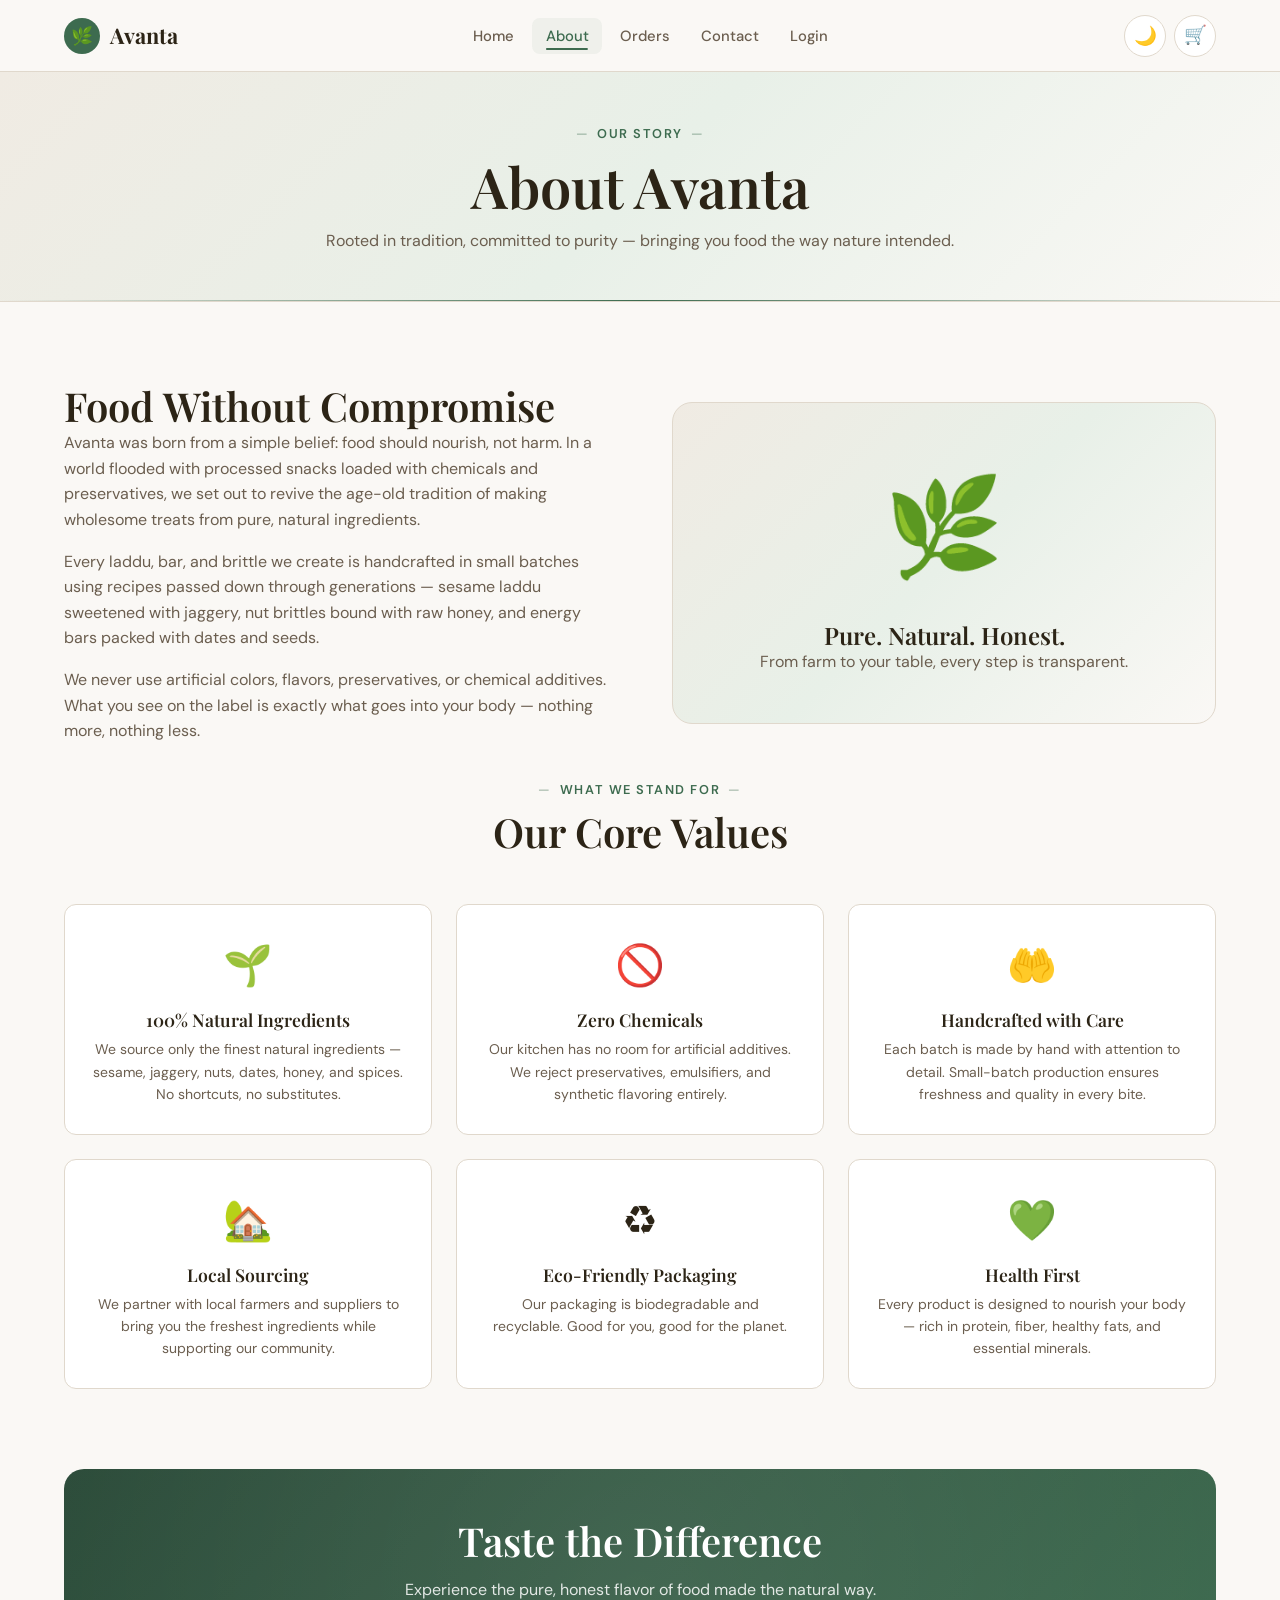
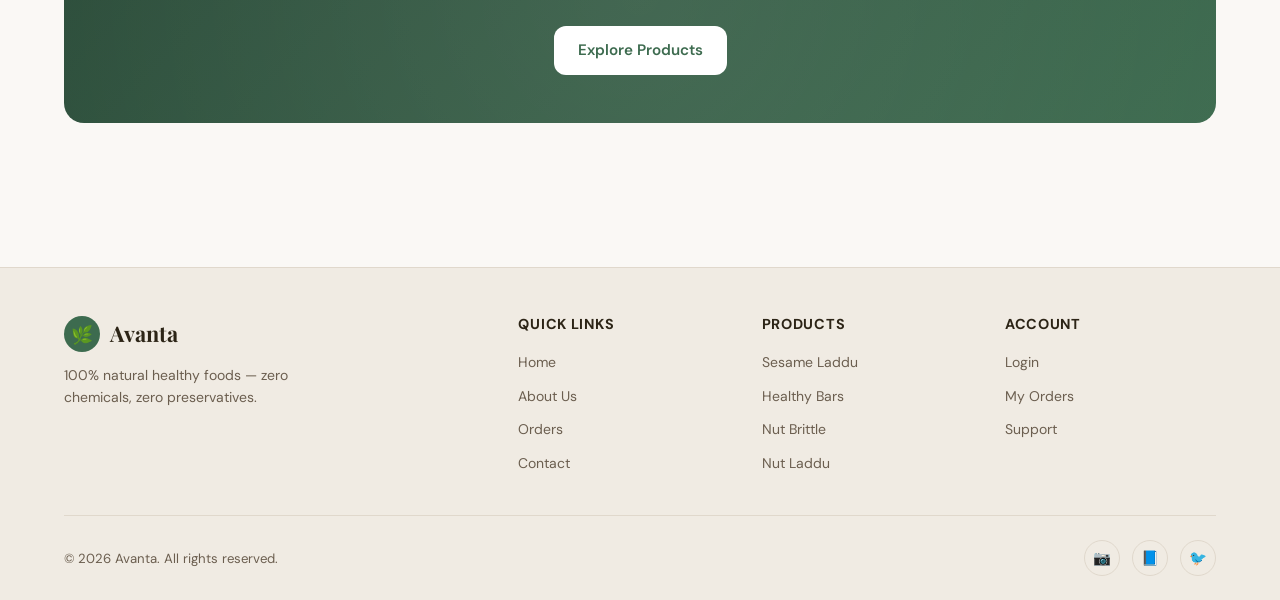
==== commit 117bca39: "Rename Avood to Avanta everywhere" ====
--- a/about.html
+++ b/about.html
@@ -3,8 +3,8 @@
 <head>
   <meta charset="UTF-8">
   <meta name="viewport" content="width=device-width, initial-scale=1.0">
-  <meta name="description" content="Learn about Avood – our mission to deliver 100% natural, chemical-free healthy foods.">
-  <title>About Us – Avood</title>
+  <meta name="description" content="Learn about Avanta – our mission to deliver 100% natural, chemical-free healthy foods.">
+  <title>About Us – Avanta</title>
   <link rel="preconnect" href="https://fonts.googleapis.com">
   <link rel="preconnect" href="https://fonts.gstatic.com" crossorigin>
   <link href="https://fonts.googleapis.com/css2?family=DM+Sans:ital,opsz,wght@0,9..40,400;0,9..40,500;0,9..40,600;0,9..40,700;1,9..40,400&family=Playfair+Display:wght@600;700&display=swap" rel="stylesheet">
@@ -18,7 +18,7 @@
     <div class="navbar-inner">
       <a href="index.html" class="navbar-brand">
         <span class="brand-icon">🌿</span>
-        Avood
+        Avanta
       </a>
       <ul class="navbar-nav">
         <li><a href="index.html" class="nav-link">Home</a></li>
@@ -41,7 +41,7 @@
   <div class="page-header">
     <div class="container">
       <span class="section-label">Our Story</span>
-      <h1>About Avood</h1>
+      <h1>About Avanta</h1>
       <p>Rooted in tradition, committed to purity — bringing you food the way nature intended.</p>
     </div>
   </div>
@@ -50,7 +50,7 @@
     <div class="container about-grid">
       <div>
         <h2>Food Without Compromise</h2>
-        <p style="margin-bottom: 1rem;">Avood was born from a simple belief: food should nourish, not harm. In a world flooded with processed snacks loaded with chemicals and preservatives, we set out to revive the age-old tradition of making wholesome treats from pure, natural ingredients.</p>
+        <p style="margin-bottom: 1rem;">Avanta was born from a simple belief: food should nourish, not harm. In a world flooded with processed snacks loaded with chemicals and preservatives, we set out to revive the age-old tradition of making wholesome treats from pure, natural ingredients.</p>
         <p style="margin-bottom: 1rem;">Every laddu, bar, and brittle we create is handcrafted in small batches using recipes passed down through generations — sesame laddu sweetened with jaggery, nut brittles bound with raw honey, and energy bars packed with dates and seeds.</p>
         <p>We never use artificial colors, flavors, preservatives, or chemical additives. What you see on the label is exactly what goes into your body — nothing more, nothing less.</p>
       </div>
@@ -115,7 +115,7 @@
         <div class="footer-brand">
           <a href="index.html" class="navbar-brand">
             <span class="brand-icon">🌿</span>
-            Avood
+            Avanta
           </a>
           <p>100% natural healthy foods — zero chemicals, zero preservatives.</p>
         </div>
@@ -147,7 +147,7 @@
         </div>
       </div>
       <div class="footer-bottom">
-        <p>&copy; 2026 Avood. All rights reserved.</p>
+        <p>&copy; 2026 Avanta. All rights reserved.</p>
         <div class="footer-social">
           <a href="#" aria-label="Instagram">📷</a>
           <a href="#" aria-label="Facebook">📘</a>
